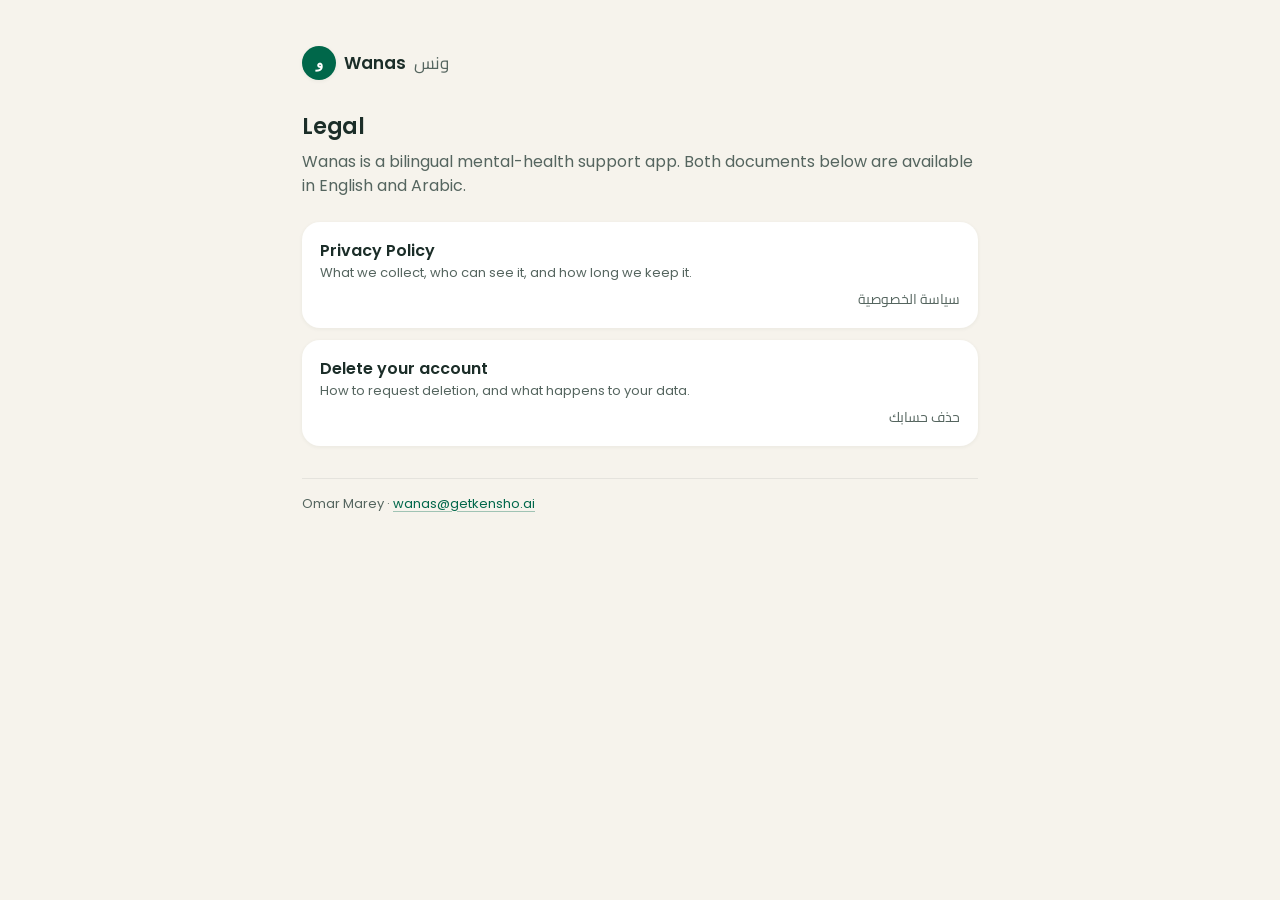
==== index.html @ 8c35c781 "docs(legal): the privacy policy and account-deletion pages Google Play requires (MEM-017, SEC-008, S" ====
<!doctype html>
<html lang="en" dir="ltr">
<head>
<meta charset="utf-8">
<meta name="viewport" content="width=device-width, initial-scale=1">
<title>Wanas — Legal</title>
<meta name="description" content="Wanas privacy policy and account deletion.">
<meta name="theme-color" content="#F6F3EC">
<link rel="stylesheet" href="style.css">
<style>
  .links { display: grid; gap: var(--sp-md); margin-top: var(--sp-xl); }
  .links a {
    display: block;
    background: var(--card);
    border-radius: var(--r-lg);
    padding: var(--sp-card);
    box-shadow: var(--e-raised);
    text-decoration: none;
    color: var(--ink);
  }
  .links a:hover { box-shadow: var(--e-soft); }
  .links .t { font-size: 16px; line-height: 22px; font-weight: 600; }
  .links .d { font-size: 13px; line-height: 18px; color: var(--slate); margin-top: 2px; }
  .links .ar { font-family: var(--font-arabic); direction: rtl; margin-top: 6px; color: var(--slate); font-size: 14px; }
</style>
</head>
<body>
<div class="wrap">

<header class="masthead">
  <div class="brand">
    <span class="mark" aria-hidden="true">و</span>
    Wanas <span class="sub">ونس</span>
  </div>
</header>

<h1>Legal</h1>
<p class="lede">Wanas is a bilingual mental-health support app. Both documents below are available in English and Arabic.</p>

<nav class="links">
  <a href="privacy-policy.html">
    <div class="t">Privacy Policy</div>
    <div class="d">What we collect, who can see it, and how long we keep it.</div>
    <div class="ar">سياسة الخصوصية</div>
  </a>
  <a href="delete-account.html">
    <div class="t">Delete your account</div>
    <div class="d">How to request deletion, and what happens to your data.</div>
    <div class="ar">حذف حسابك</div>
  </a>
</nav>

<footer>
  <p>Omar Marey · <a href="mailto:wanas@getkensho.ai">wanas@getkensho.ai</a></p>
</footer>

</div>
</body>
</html>
---- style.css ----
/* ============================================================================
   Wanas legal pages — the app's design system, on the web.

   Ported from src/theme/tokens.ts and src/theme/typography.ts rather than
   re-invented, so a member who taps through from the app lands somewhere that
   looks like the app: cream screen, white cards, emerald accent, Cairo for
   Arabic and Poppins for Latin, the same 18px card radius and 22px screen
   padding, the same three elevations.

   Light only, because the app is. There is no dark theme to match.
   ========================================================================= */

@import url('https://fonts.googleapis.com/css2?family=Cairo:wght@400;500;600;700&family=Poppins:wght@400;500;600&display=swap');

:root {
  /* colours — tokens.ts */
  --emerald: #00674A;
  --emerald-soft: #E2EFE9;
  --ocean: #08567D;
  --ocean-soft: #E4EDF3;
  --coral: #E9826B;
  --coral-deep: #C75B45;
  --coral-soft: #FBEAE4;
  --cream: #F6F3EC;
  --card: #FFFFFF;
  --ink: #1B2D28;
  --slate: #55655F;          /* secondary text — the AA-corrected `muted` */
  --alert: #B04A33;          /* emergency / destructive */
  --live: #2FA968;
  --line: rgba(27, 45, 40, 0.08);

  /* spacing — tokens.ts */
  --sp-xs: 4px;
  --sp-sm: 8px;
  --sp-md: 12px;
  --sp-lg: 16px;
  --sp-xl: 24px;
  --sp-xxl: 32px;
  --sp-card: 18px;
  --sp-screen: 22px;

  /* radii — tokens.ts */
  --r-sm: 10px;
  --r-md: 14px;
  --r-lg: 18px;
  --r-xl: 24px;
  --r-pill: 999px;

  /* elevation — shadows.raised / .soft */
  --e-raised: 0 1px 4px rgba(27, 45, 40, 0.06);
  --e-soft: 0 8px 30px rgba(27, 45, 40, 0.10);

  --font-latin: 'Poppins', -apple-system, BlinkMacSystemFont, 'Segoe UI', Roboto, sans-serif;
  --font-arabic: 'Cairo', 'Segoe UI', Tahoma, sans-serif;
}

* { box-sizing: border-box; }

html { -webkit-text-size-adjust: 100%; }

body {
  margin: 0;
  background: var(--cream);
  color: var(--ink);
  font-family: var(--font-latin);
  /* typeScale.body — 15/22 */
  font-size: 15px;
  line-height: 22px;
  font-weight: 400;
}

[dir='rtl'] body,
body[dir='rtl'],
.lang[dir='rtl'] { font-family: var(--font-arabic); }

.wrap {
  max-width: 720px;
  margin: 0 auto;
  padding: var(--sp-screen) var(--sp-screen) 72px;
}

/* ── masthead ─────────────────────────────────────────────────────────── */

.masthead {
  padding: var(--sp-xl) 0 var(--sp-lg);
}

.brand {
  display: flex;
  align-items: center;
  gap: var(--sp-sm);
  /* typeScale.sectionTitle */
  font-size: 17px;
  line-height: 24px;
  font-weight: 600;
  color: var(--ink);
}

.brand .mark {
  width: 34px;
  height: 34px;
  border-radius: var(--r-pill);
  background: var(--emerald);
  color: #fff;
  display: grid;
  place-items: center;
  font-size: 15px;
  font-weight: 600;
  flex: none;
  box-shadow: var(--e-raised);
}

.brand .sub {
  font-weight: 400;
  color: var(--slate);
  font-family: var(--font-arabic);
}

/* segmented control — mirrors the app's Segmented */
.segmented {
  display: inline-flex;
  background: rgba(27, 45, 40, 0.05);
  border-radius: var(--r-pill);
  padding: 3px;
  margin-top: var(--sp-lg);
}

.segmented button {
  font-family: inherit;
  /* typeScale.micro */
  font-size: 12px;
  line-height: 16px;
  font-weight: 600;
  padding: 8px 18px;
  border: 0;
  border-radius: var(--r-pill);
  background: transparent;
  color: var(--slate);
  cursor: pointer;
  transition: background 0.15s ease, color 0.15s ease;
}

.segmented button[aria-pressed='true'] {
  background: var(--card);
  color: var(--emerald);
  box-shadow: var(--e-raised);
}

.segmented button:last-child { font-family: var(--font-arabic); }

/* ── type ─────────────────────────────────────────────────────────────── */

h1 {
  /* typeScale.screenTitle — 22/30 bold */
  font-size: 22px;
  line-height: 30px;
  font-weight: 600;
  margin: var(--sp-lg) 0 var(--sp-sm);
  letter-spacing: -0.01em;
}

[dir='rtl'] h1 { font-weight: 700; }

h2 {
  /* typeScale.sectionTitle — 17/24 bold */
  font-size: 17px;
  line-height: 24px;
  font-weight: 600;
  margin: var(--sp-xxl) 0 var(--sp-md);
}

[dir='rtl'] h2 { font-weight: 700; }

h3 {
  /* typeScale.cardTitle — 16/22 */
  font-size: 16px;
  line-height: 22px;
  font-weight: 600;
  margin: var(--sp-xl) 0 var(--sp-sm);
}

p { margin: 0 0 var(--sp-md); }

.meta {
  /* typeScale.meta — 13/18 */
  font-size: 13px;
  line-height: 18px;
  color: var(--slate);
  margin: 0;
}

.lede {
  font-size: 16px;
  line-height: 24px;
  color: var(--slate);
  margin: 0 0 var(--sp-xl);
}

strong { font-weight: 600; }

a {
  color: var(--emerald);
  text-decoration-color: rgba(0, 103, 74, 0.35);
  text-underline-offset: 3px;
}

a:hover { text-decoration-color: var(--emerald); }

ol, ul {
  padding-inline-start: 20px;
  margin: 0 0 var(--sp-md);
}

li { margin: var(--sp-xs) 0; }

code {
  font-family: ui-monospace, SFMono-Regular, Menlo, monospace;
  font-size: 13px;
  background: var(--cream);
  border: 1px solid var(--line);
  border-radius: var(--r-sm);
  padding: 2px 7px;
}

/* ── card ─────────────────────────────────────────────────────────────── */

.card {
  background: var(--card);
  border-radius: var(--r-lg);
  padding: var(--sp-card);
  box-shadow: var(--e-raised);
  margin: 0 0 var(--sp-lg);
}

.card > :last-child { margin-bottom: 0; }
.card h2 { margin-top: 0; }
.card h3:first-child { margin-top: 0; }

.card.hero {
  box-shadow: var(--e-soft);
  padding: var(--sp-xl) var(--sp-card);
}

/* ── callouts ─────────────────────────────────────────────────────────── */

.callout {
  border-radius: var(--r-md);
  padding: var(--sp-lg) var(--sp-card);
  margin: 0 0 var(--sp-lg);
  border-inline-start: 3px solid var(--slate);
  background: var(--card);
}

.callout > :last-child { margin-bottom: 0; }

.callout.alert {
  background: var(--coral-soft);
  border-inline-start-color: var(--alert);
  color: var(--ink);
}

.callout.good {
  background: var(--emerald-soft);
  border-inline-start-color: var(--emerald);
}

.callout.info {
  background: var(--ocean-soft);
  border-inline-start-color: var(--ocean);
}

/* ── rows (the app's ValueRow, as a table) ────────────────────────────── */

table {
  width: 100%;
  border-collapse: collapse;
  margin: 0 0 var(--sp-md);
  font-size: 14px;
  line-height: 20px;
}

thead th {
  /* typeScale.micro — field labels */
  font-size: 12px;
  line-height: 16px;
  font-weight: 600;
  text-transform: uppercase;
  letter-spacing: 0.04em;
  color: var(--slate);
  text-align: start;
  padding: 0 var(--sp-md) var(--sp-sm);
  border-bottom: 1px solid var(--line);
}

tbody td {
  padding: var(--sp-md);
  text-align: start;
  vertical-align: top;
  border-bottom: 1px solid var(--line);
}

tbody tr:last-child td { border-bottom: 0; }

tbody td:first-child { font-weight: 600; }

/* ── chips ────────────────────────────────────────────────────────────── */

.chip {
  display: inline-block;
  font-size: 12px;
  line-height: 16px;
  font-weight: 600;
  padding: 5px 12px;
  border-radius: var(--r-pill);
  background: var(--emerald-soft);
  color: var(--emerald);
}

.chip.warn { background: var(--coral-soft); color: var(--alert); }
.chip.neutral { background: rgba(27, 45, 40, 0.05); color: var(--slate); }

/* ── steps ────────────────────────────────────────────────────────────── */

.steps {
  list-style: none;
  padding: 0;
  margin: 0;
  counter-reset: step;
}

.steps li {
  position: relative;
  padding-inline-start: 38px;
  margin: 0 0 var(--sp-lg);
  counter-increment: step;
}

.steps li:last-child { margin-bottom: 0; }

.steps li::before {
  content: counter(step);
  position: absolute;
  inset-inline-start: 0;
  top: 0;
  width: 26px;
  height: 26px;
  border-radius: var(--r-pill);
  background: var(--emerald-soft);
  color: var(--emerald);
  font-size: 13px;
  font-weight: 600;
  display: grid;
  place-items: center;
}

/* ── button ───────────────────────────────────────────────────────────── */

.btn {
  display: inline-block;
  /* typeScale.action — 15/20 bold */
  font-size: 15px;
  line-height: 20px;
  font-weight: 600;
  padding: 13px 24px;
  border-radius: var(--r-pill);
  background: var(--emerald);
  color: #fff;
  text-decoration: none;
  box-shadow: var(--e-raised);
}

.btn:hover { background: #00543C; }

/* ── footer ───────────────────────────────────────────────────────────── */

footer {
  margin-top: var(--sp-xxl);
  padding-top: var(--sp-lg);
  border-top: 1px solid var(--line);
  color: var(--slate);
  font-size: 13px;
  line-height: 18px;
}

/* ── language panes ───────────────────────────────────────────────────── */

.lang { display: none; }
.lang.on { display: block; }

/* Cairo sits smaller on the line than Poppins at the same size. */
.lang[dir='rtl'] { font-size: 16px; line-height: 26px; }
.lang[dir='rtl'] .meta { font-size: 14px; line-height: 20px; }
.lang[dir='rtl'] table { font-size: 15px; line-height: 24px; }

@media (max-width: 560px) {
  :root { --sp-screen: 16px; }
  h1 { font-size: 21px; line-height: 29px; }
  table { font-size: 13px; line-height: 19px; }
  thead th, tbody td { padding-inline: var(--sp-sm); }
}

@media print {
  body { background: #fff; }
  .segmented, footer { display: none; }
  .card, .callout { box-shadow: none; border: 1px solid var(--line); }
  .lang { display: block !important; }
}
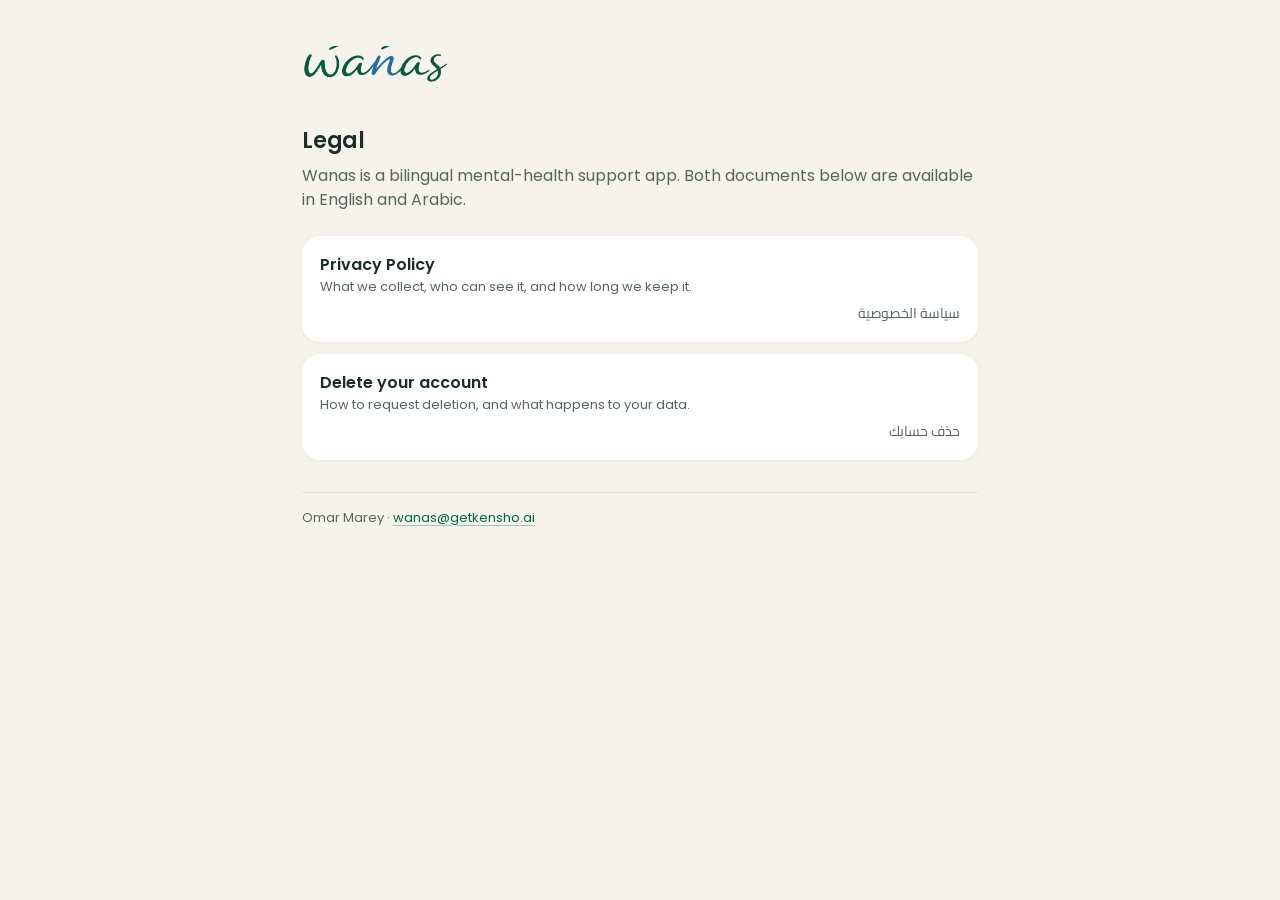
==== commit c2192e26: "docs(legal): the real wordmark replaces the placeholder brand lockup The circle-and-initial was a st" ====
--- a/index.html
+++ b/index.html
@@ -28,10 +28,9 @@
 <div class="wrap">
 
 <header class="masthead">
-  <div class="brand">
-    <span class="mark" aria-hidden="true">و</span>
-    Wanas <span class="sub">ونس</span>
-  </div>
+  <a class="brand" href="index.html">
+    <img src="wanas-logo.png" alt="Wanas" width="520" height="149">
+  </a>
 </header>
 
 <h1>Legal</h1>
--- a/style.css
+++ b/style.css
@@ -85,35 +85,23 @@
   padding: var(--sp-xl) 0 var(--sp-lg);
 }
 
+/* The wordmark carries the name, so no text sits beside it. Height is fixed
+   and width follows the 520:149 aspect, so the logo never reflows the header. */
 .brand {
-  display: flex;
-  align-items: center;
-  gap: var(--sp-sm);
-  /* typeScale.sectionTitle */
-  font-size: 17px;
-  line-height: 24px;
-  font-weight: 600;
-  color: var(--ink);
-}
-
-.brand .mark {
-  width: 34px;
-  height: 34px;
-  border-radius: var(--r-pill);
-  background: var(--emerald);
-  color: #fff;
-  display: grid;
-  place-items: center;
-  font-size: 15px;
-  font-weight: 600;
-  flex: none;
-  box-shadow: var(--e-raised);
-}
-
-.brand .sub {
-  font-weight: 400;
-  color: var(--slate);
-  font-family: var(--font-arabic);
+  display: inline-block;
+  line-height: 0;
+}
+
+.brand img {
+  height: 42px;
+  width: auto;
+  display: block;
+}
+
+/* The mark is directional-neutral, but the header should still start from the
+   reading edge in both directions — the flow handles that on its own. */
+@media (max-width: 560px) {
+  .brand img { height: 36px; }
 }
 
 /* segmented control — mirrors the app's Segmented */
